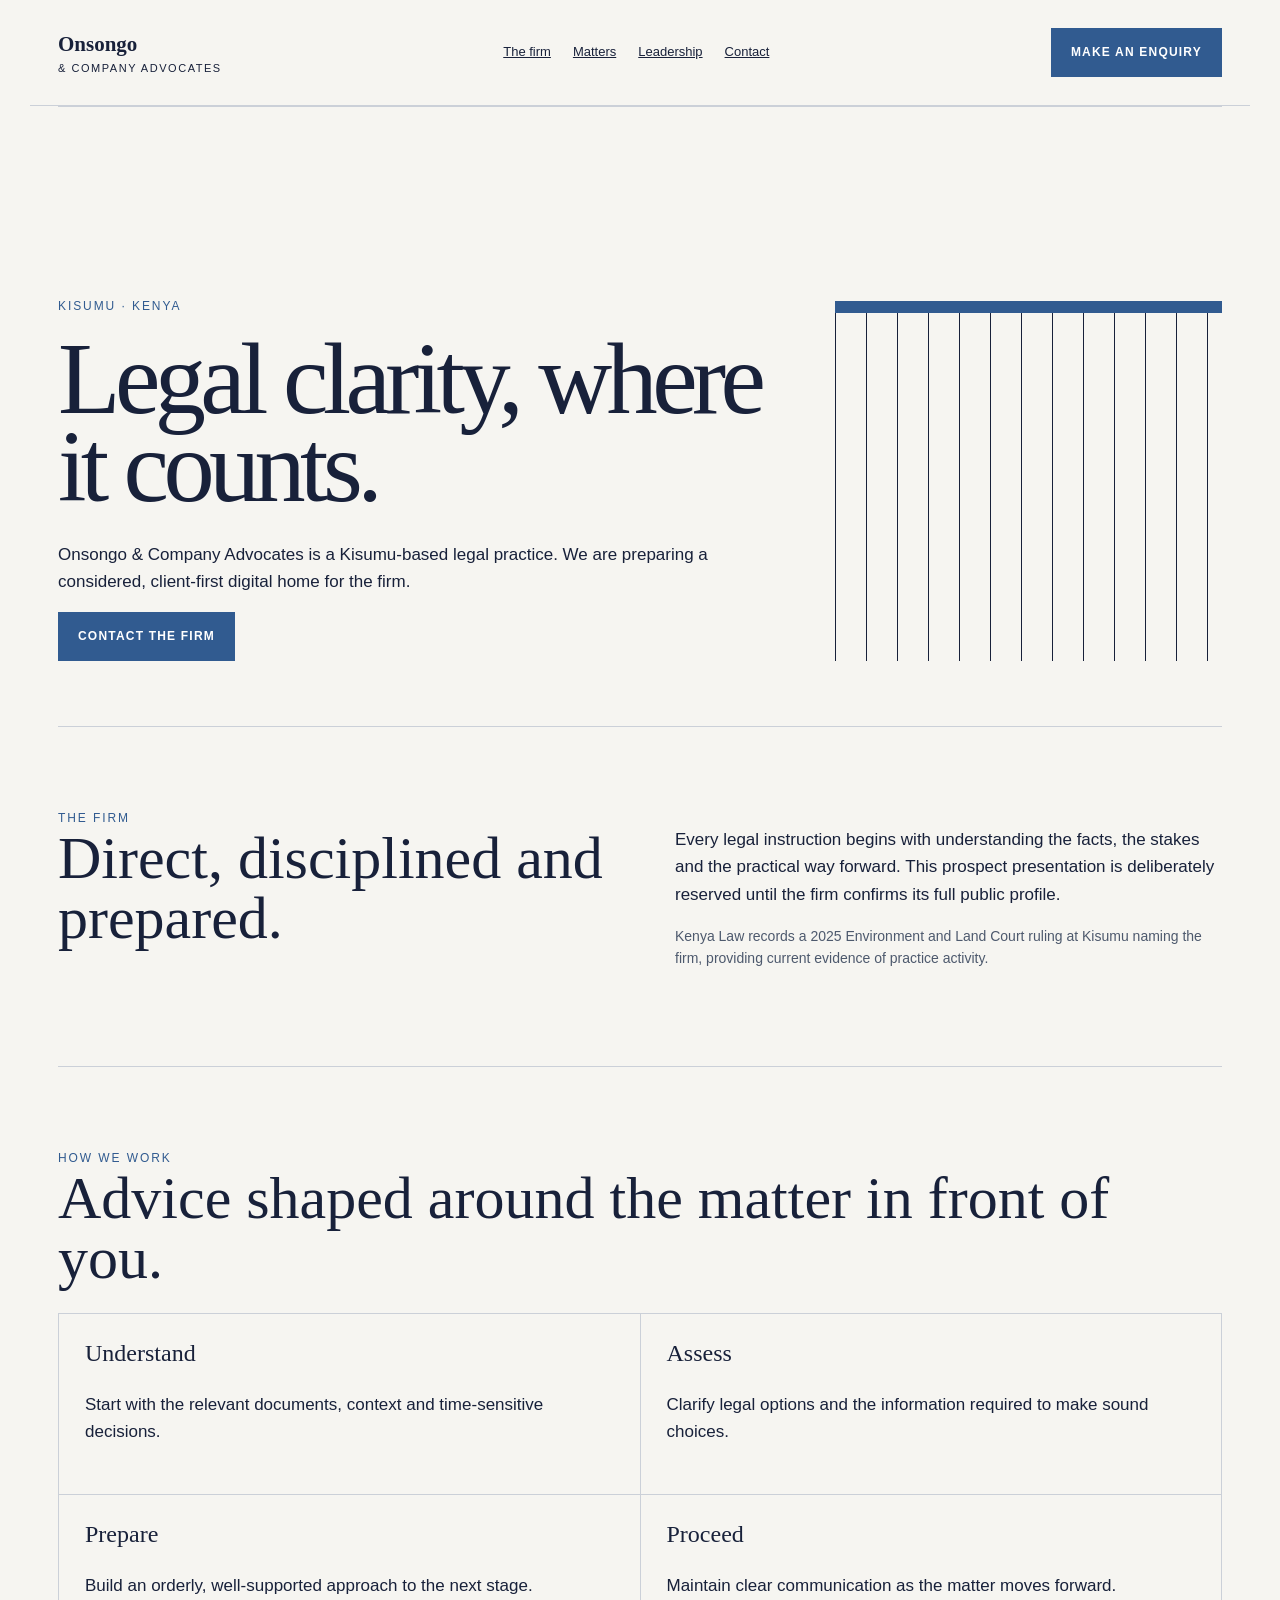
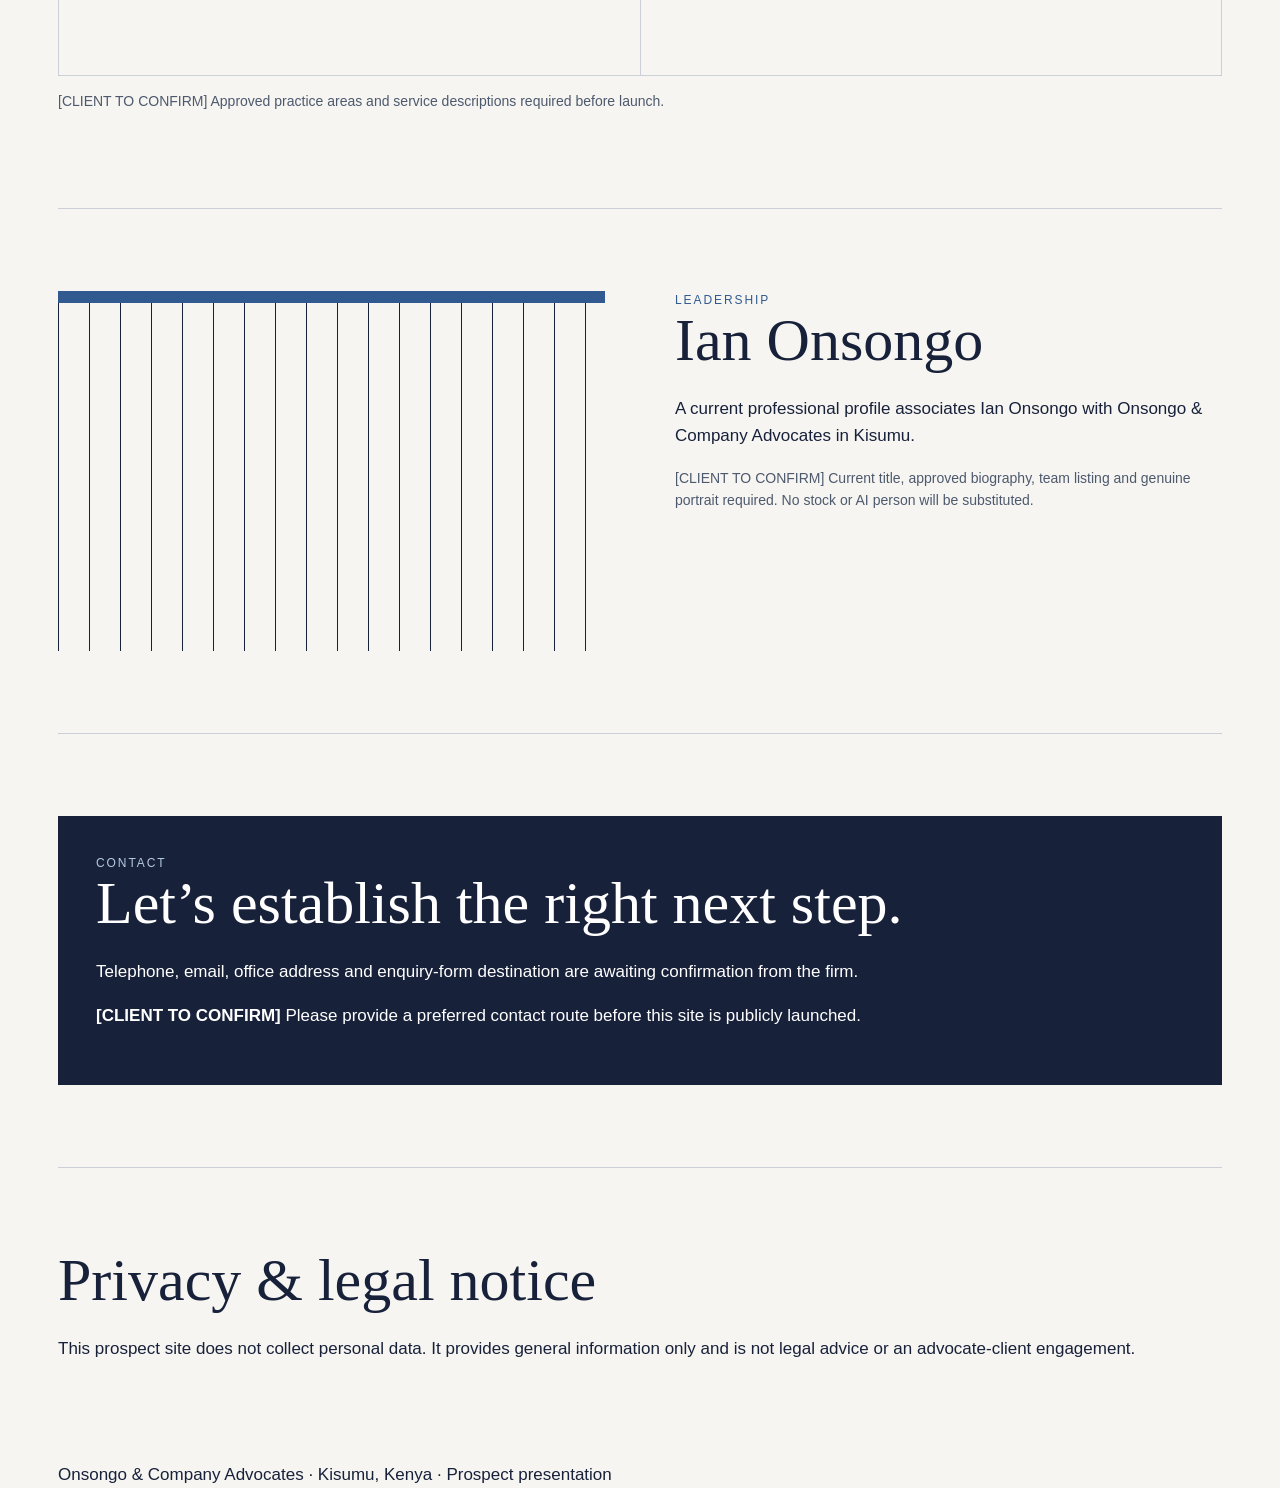
==== index.html @ b32950bd "Build initial Wakili Watech prospect site" ====
<!doctype html><html lang="en"><head><meta charset="utf-8"><meta name="viewport" content="width=device-width,initial-scale=1"><title>Onsongo & Company Advocates | Kisumu</title><meta name="description" content="Onsongo & Company Advocates — a Kisumu legal practice."><meta name="robots" content="noindex,nofollow"><link rel="canonical" href="https://onsongo-company-advocates.vercel.app/"><style>:root{--ink:#18213a;--blue:#315b90;--paper:#f6f5f1;--line:#cbd0d8}*{box-sizing:border-box}body{margin:0;background:var(--paper);color:var(--ink);font:17px/1.6 Arial,sans-serif}a{color:inherit}header,main,footer{max-width:1220px;margin:auto;padding-inline:28px}header{display:flex;justify-content:space-between;align-items:center;padding-block:28px;border-bottom:1px solid var(--line)}.logo{font:700 21px Georgia,serif}.logo i{font:11px Arial;display:block;letter-spacing:.14em;text-transform:uppercase;margin-top:5px}nav{display:flex;gap:22px;font-size:13px}.hero{display:grid;grid-template-columns:1.5fr .8fr;min-height:620px;align-items:end;padding-bottom:65px;gap:50px}.kicker{font-size:12px;letter-spacing:.16em;text-transform:uppercase;color:var(--blue)}h1{font:500 clamp(54px,8vw,105px)/.86 Georgia,serif;letter-spacing:-.055em;margin:18px 0 30px}.rule{height:360px;background:repeating-linear-gradient(90deg,var(--ink) 0 1px,transparent 1px 31px);border-top:12px solid var(--blue)}.cta{display:inline-block;background:var(--blue);color:white;padding:15px 20px;text-decoration:none;font-size:12px;font-weight:bold;letter-spacing:.1em;text-transform:uppercase}section{padding:82px 0;border-top:1px solid var(--line)}h2{font:500 clamp(34px,5vw,60px)/1 Georgia,serif;margin:0 0 25px}.cols{display:grid;grid-template-columns:1fr 1fr;gap:70px}.tiles{display:grid;grid-template-columns:repeat(2,1fr);gap:1px;background:var(--line);border:1px solid var(--line)}.tile{background:var(--paper);padding:26px;min-height:180px}.tile h3{font:500 24px Georgia,serif;margin-top:0}.quiet{font-size:14px;color:#4d596d}.contact{background:var(--ink);color:white;padding:38px}.contact a{color:white}@media(max-width:700px){nav{display:none}.hero,.cols{grid-template-columns:1fr}.hero{padding-top:70px}.rule{height:160px}.tiles{grid-template-columns:1fr}section{padding:58px 0}}</style></head><body><header><div class="logo">Onsongo <i>& Company Advocates</i></div><nav><a href="#firm">The firm</a><a href="#matters">Matters</a><a href="#leadership">Leadership</a><a href="#contact">Contact</a></nav><a class="cta" href="#contact">Make an enquiry</a></header><main><section class="hero"><div><div class="kicker">Kisumu · Kenya</div><h1>Legal clarity, where it counts.</h1><p>Onsongo & Company Advocates is a Kisumu-based legal practice. We are preparing a considered, client-first digital home for the firm.</p><a class="cta" href="#contact">Contact the firm</a></div><div class="rule" aria-hidden="true"></div></section><section id="firm" class="cols"><div><div class="kicker">The firm</div><h2>Direct, disciplined and prepared.</h2></div><div><p>Every legal instruction begins with understanding the facts, the stakes and the practical way forward. This prospect presentation is deliberately reserved until the firm confirms its full public profile.</p><p class="quiet">Kenya Law records a 2025 Environment and Land Court ruling at Kisumu naming the firm, providing current evidence of practice activity.</p></div></section><section id="matters"><div class="kicker">How we work</div><h2>Advice shaped around the matter in front of you.</h2><div class="tiles"><article class="tile"><h3>Understand</h3><p>Start with the relevant documents, context and time-sensitive decisions.</p></article><article class="tile"><h3>Assess</h3><p>Clarify legal options and the information required to make sound choices.</p></article><article class="tile"><h3>Prepare</h3><p>Build an orderly, well-supported approach to the next stage.</p></article><article class="tile"><h3>Proceed</h3><p>Maintain clear communication as the matter moves forward.</p></article></div><p class="quiet">[CLIENT TO CONFIRM] Approved practice areas and service descriptions required before launch.</p></section><section id="leadership" class="cols"><div class="rule" aria-label="Client portrait placeholder"></div><div><div class="kicker">Leadership</div><h2>Ian Onsongo</h2><p>A current professional profile associates Ian Onsongo with Onsongo & Company Advocates in Kisumu.</p><p class="quiet">[CLIENT TO CONFIRM] Current title, approved biography, team listing and genuine portrait required. No stock or AI person will be substituted.</p></div></section><section id="contact"><div class="contact"><div class="kicker" style="color:#b6cae4">Contact</div><h2>Let’s establish the right next step.</h2><p>Telephone, email, office address and enquiry-form destination are awaiting confirmation from the firm.</p><p><strong>[CLIENT TO CONFIRM]</strong> Please provide a preferred contact route before this site is publicly launched.</p></div></section><section><h2>Privacy & legal notice</h2><p>This prospect site does not collect personal data. It provides general information only and is not legal advice or an advocate-client engagement.</p></section></main><footer>Onsongo & Company Advocates · Kisumu, Kenya · Prospect presentation</footer></body></html>
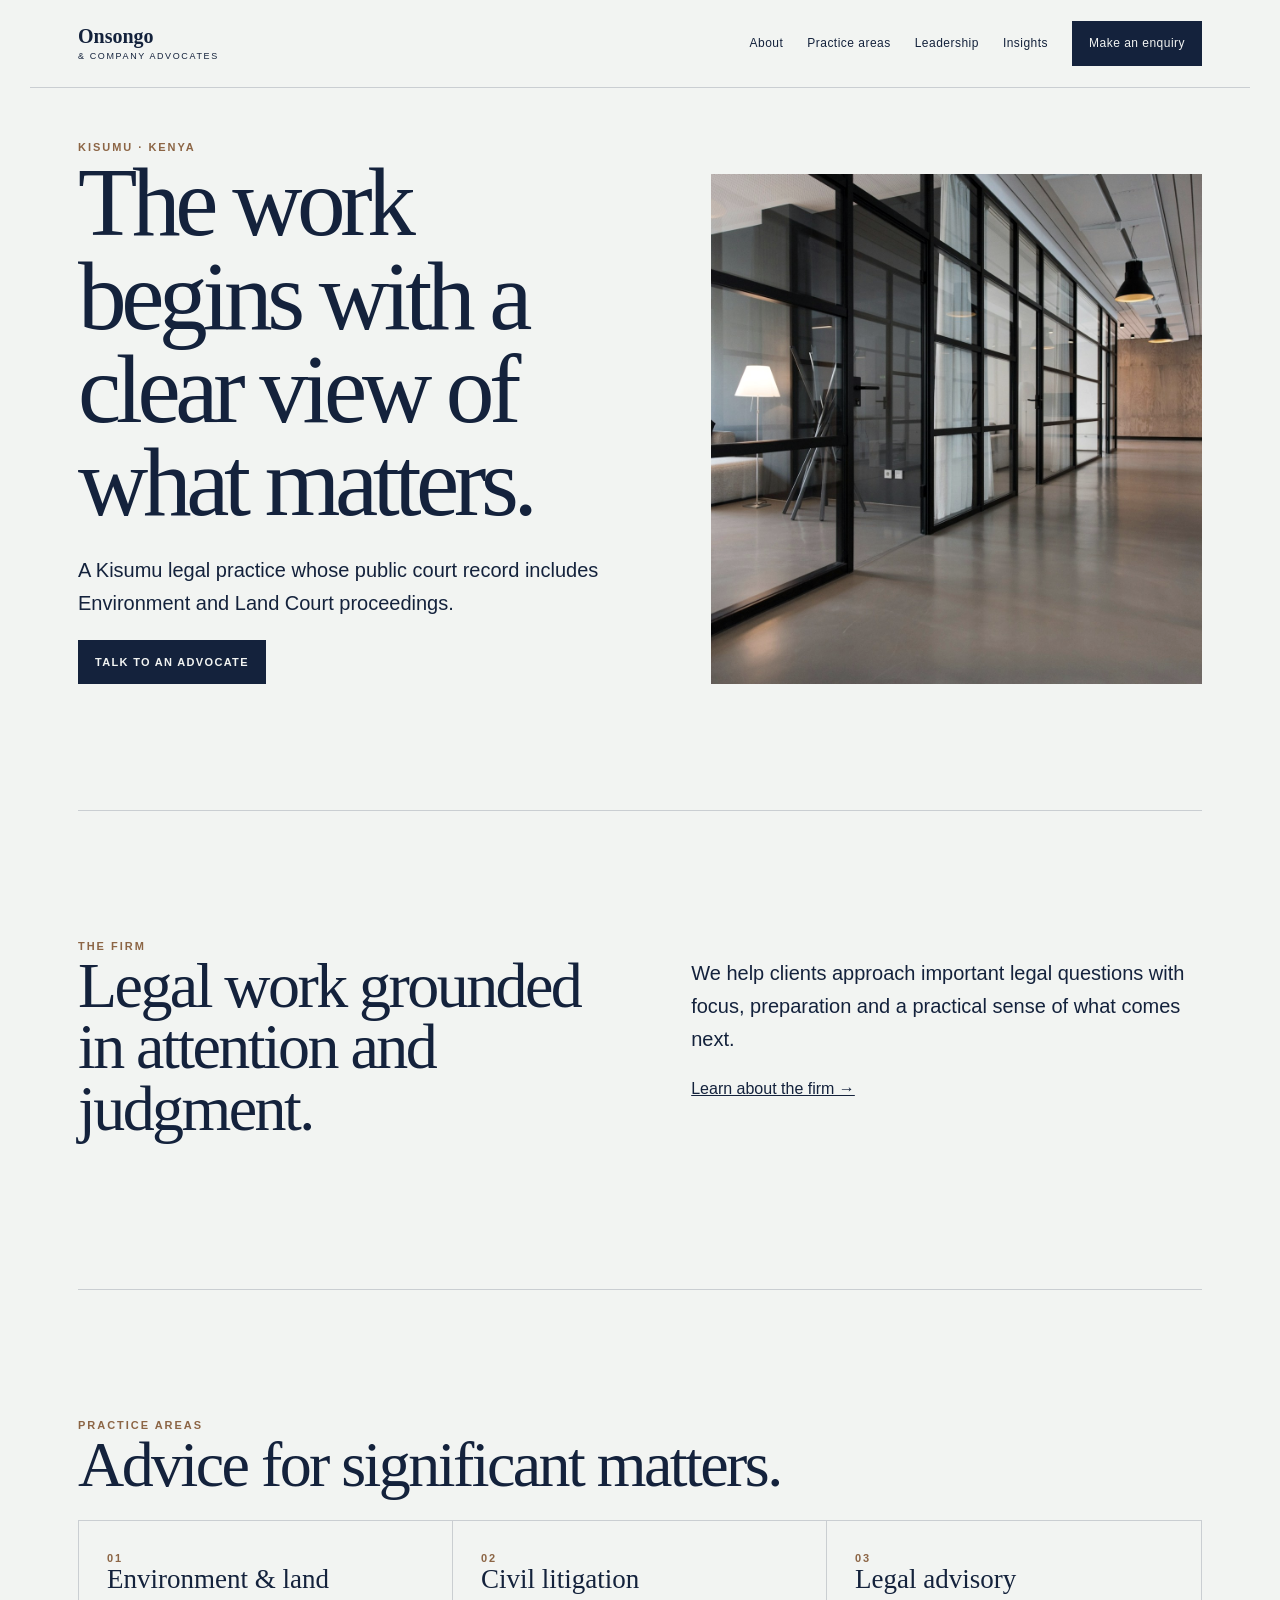
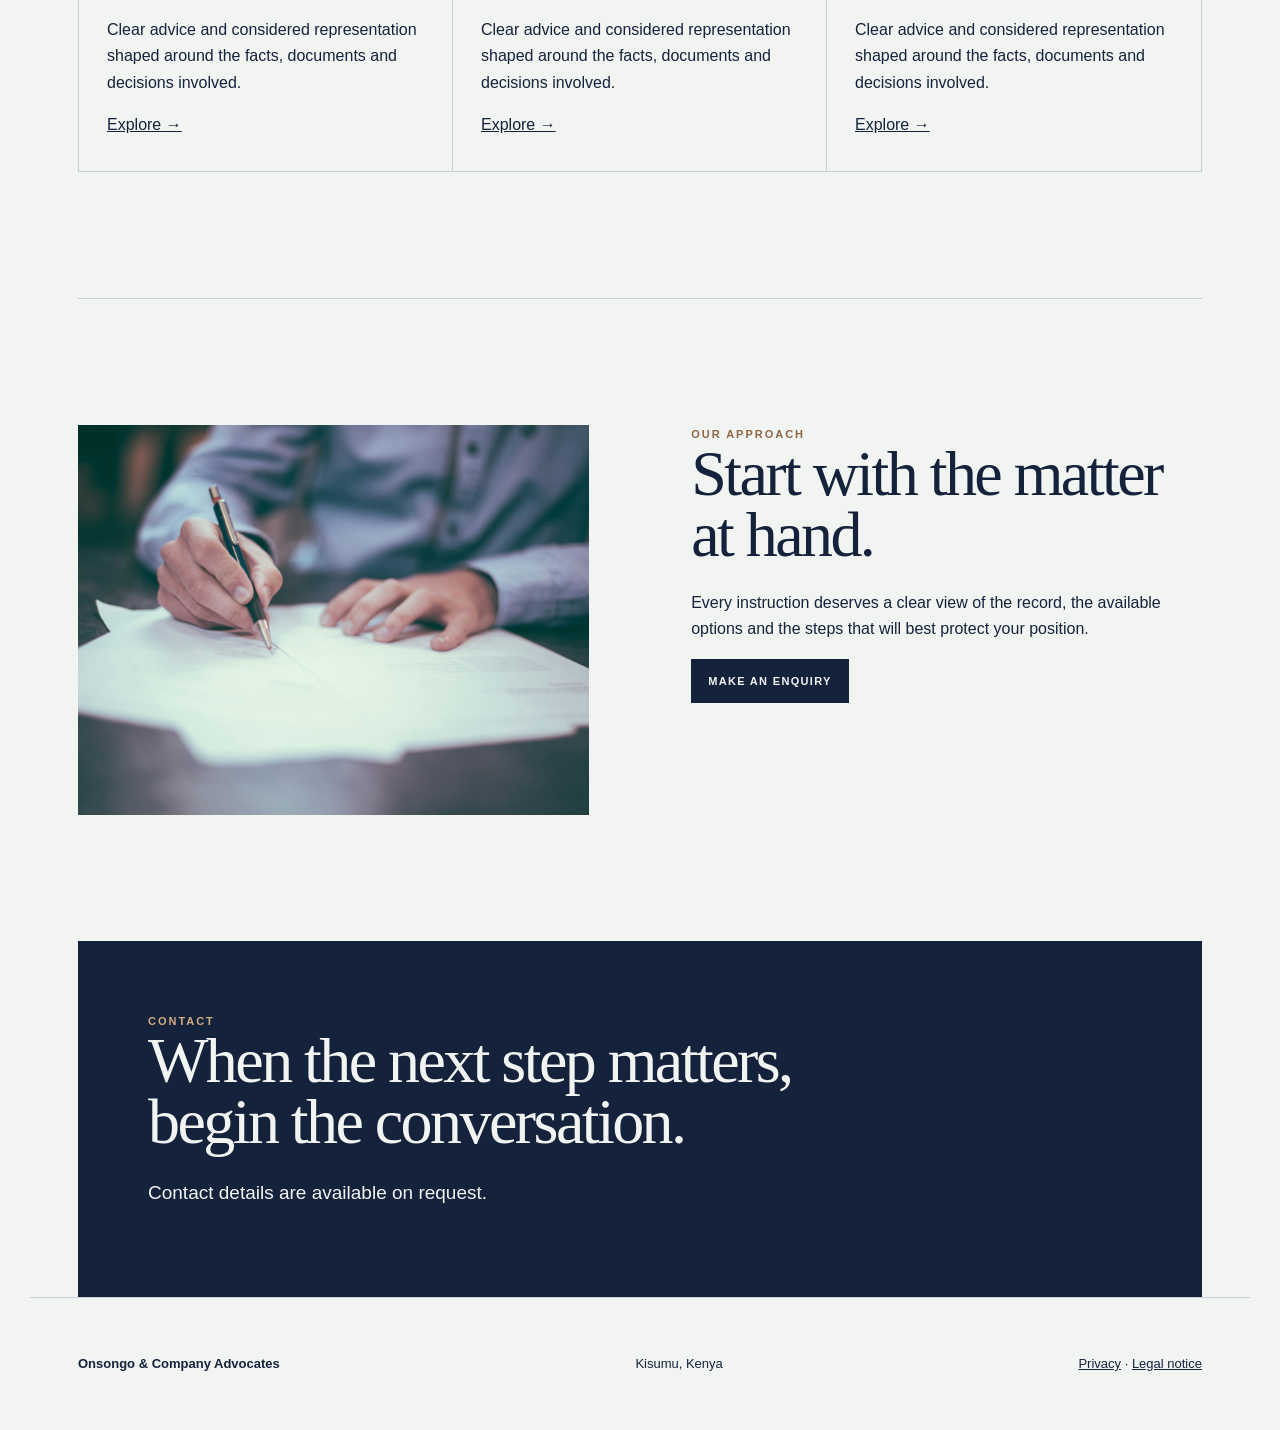
==== commit 845ffa07: "Rebuild as full editorial law firm website" ====
--- a/index.html
+++ b/index.html
@@ -1 +1 @@
-<!doctype html><html lang="en"><head><meta charset="utf-8"><meta name="viewport" content="width=device-width,initial-scale=1"><title>Onsongo & Company Advocates | Kisumu</title><meta name="description" content="Onsongo & Company Advocates — a Kisumu legal practice."><meta name="robots" content="noindex,nofollow"><link rel="canonical" href="https://onsongo-company-advocates.vercel.app/"><style>:root{--ink:#18213a;--blue:#315b90;--paper:#f6f5f1;--line:#cbd0d8}*{box-sizing:border-box}body{margin:0;background:var(--paper);color:var(--ink);font:17px/1.6 Arial,sans-serif}a{color:inherit}header,main,footer{max-width:1220px;margin:auto;padding-inline:28px}header{display:flex;justify-content:space-between;align-items:center;padding-block:28px;border-bottom:1px solid var(--line)}.logo{font:700 21px Georgia,serif}.logo i{font:11px Arial;display:block;letter-spacing:.14em;text-transform:uppercase;margin-top:5px}nav{display:flex;gap:22px;font-size:13px}.hero{display:grid;grid-template-columns:1.5fr .8fr;min-height:620px;align-items:end;padding-bottom:65px;gap:50px}.kicker{font-size:12px;letter-spacing:.16em;text-transform:uppercase;color:var(--blue)}h1{font:500 clamp(54px,8vw,105px)/.86 Georgia,serif;letter-spacing:-.055em;margin:18px 0 30px}.rule{height:360px;background:repeating-linear-gradient(90deg,var(--ink) 0 1px,transparent 1px 31px);border-top:12px solid var(--blue)}.cta{display:inline-block;background:var(--blue);color:white;padding:15px 20px;text-decoration:none;font-size:12px;font-weight:bold;letter-spacing:.1em;text-transform:uppercase}section{padding:82px 0;border-top:1px solid var(--line)}h2{font:500 clamp(34px,5vw,60px)/1 Georgia,serif;margin:0 0 25px}.cols{display:grid;grid-template-columns:1fr 1fr;gap:70px}.tiles{display:grid;grid-template-columns:repeat(2,1fr);gap:1px;background:var(--line);border:1px solid var(--line)}.tile{background:var(--paper);padding:26px;min-height:180px}.tile h3{font:500 24px Georgia,serif;margin-top:0}.quiet{font-size:14px;color:#4d596d}.contact{background:var(--ink);color:white;padding:38px}.contact a{color:white}@media(max-width:700px){nav{display:none}.hero,.cols{grid-template-columns:1fr}.hero{padding-top:70px}.rule{height:160px}.tiles{grid-template-columns:1fr}section{padding:58px 0}}</style></head><body><header><div class="logo">Onsongo <i>& Company Advocates</i></div><nav><a href="#firm">The firm</a><a href="#matters">Matters</a><a href="#leadership">Leadership</a><a href="#contact">Contact</a></nav><a class="cta" href="#contact">Make an enquiry</a></header><main><section class="hero"><div><div class="kicker">Kisumu · Kenya</div><h1>Legal clarity, where it counts.</h1><p>Onsongo & Company Advocates is a Kisumu-based legal practice. We are preparing a considered, client-first digital home for the firm.</p><a class="cta" href="#contact">Contact the firm</a></div><div class="rule" aria-hidden="true"></div></section><section id="firm" class="cols"><div><div class="kicker">The firm</div><h2>Direct, disciplined and prepared.</h2></div><div><p>Every legal instruction begins with understanding the facts, the stakes and the practical way forward. This prospect presentation is deliberately reserved until the firm confirms its full public profile.</p><p class="quiet">Kenya Law records a 2025 Environment and Land Court ruling at Kisumu naming the firm, providing current evidence of practice activity.</p></div></section><section id="matters"><div class="kicker">How we work</div><h2>Advice shaped around the matter in front of you.</h2><div class="tiles"><article class="tile"><h3>Understand</h3><p>Start with the relevant documents, context and time-sensitive decisions.</p></article><article class="tile"><h3>Assess</h3><p>Clarify legal options and the information required to make sound choices.</p></article><article class="tile"><h3>Prepare</h3><p>Build an orderly, well-supported approach to the next stage.</p></article><article class="tile"><h3>Proceed</h3><p>Maintain clear communication as the matter moves forward.</p></article></div><p class="quiet">[CLIENT TO CONFIRM] Approved practice areas and service descriptions required before launch.</p></section><section id="leadership" class="cols"><div class="rule" aria-label="Client portrait placeholder"></div><div><div class="kicker">Leadership</div><h2>Ian Onsongo</h2><p>A current professional profile associates Ian Onsongo with Onsongo & Company Advocates in Kisumu.</p><p class="quiet">[CLIENT TO CONFIRM] Current title, approved biography, team listing and genuine portrait required. No stock or AI person will be substituted.</p></div></section><section id="contact"><div class="contact"><div class="kicker" style="color:#b6cae4">Contact</div><h2>Let’s establish the right next step.</h2><p>Telephone, email, office address and enquiry-form destination are awaiting confirmation from the firm.</p><p><strong>[CLIENT TO CONFIRM]</strong> Please provide a preferred contact route before this site is publicly launched.</p></div></section><section><h2>Privacy & legal notice</h2><p>This prospect site does not collect personal data. It provides general information only and is not legal advice or an advocate-client engagement.</p></section></main><footer>Onsongo & Company Advocates · Kisumu, Kenya · Prospect presentation</footer></body></html>
+<!doctype html><html lang="en"><head><meta charset="utf-8"><meta name="viewport" content="width=device-width,initial-scale=1"><title>Onsongo & Company Advocates</title><meta name="description" content="Onsongo & Company Advocates — legal counsel in Kisumu, Kenya."><link rel="canonical" href="https://onsongo-company-advocates.vercel.app/"><meta property="og:title" content="Onsongo & Company Advocates"><meta property="og:description" content="Onsongo & Company Advocates — legal counsel in Kisumu, Kenya."><meta property="og:image" content="https://onsongo-company-advocates.vercel.app/assets/hero.jpg"><meta name="twitter:card" content="summary_large_image"><link rel="manifest" href="/manifest.webmanifest"><link rel="preload" as="image" href="/assets/hero.jpg"><style>:root{--ink:#14223c;--paper:#f2f4f2;--accent:#b47d4b;--line:color-mix(in srgb,var(--ink) 18%,transparent)}*{box-sizing:border-box}html{scroll-behavior:smooth}body{margin:0;background:var(--paper);color:var(--ink);font:16px/1.65 Arial,sans-serif}a{color:inherit}header,main,footer{max-width:1220px;margin:auto;padding-inline:clamp(20px,4vw,48px)}header{height:88px;display:flex;align-items:center;justify-content:space-between;border-bottom:1px solid var(--line)}.logo{text-decoration:none;font:600 20px/1 Georgia,serif}.logo small{display:block;font:9px Arial;letter-spacing:.18em;margin-top:5px}nav{display:flex;align-items:center;gap:24px;font-size:12px;letter-spacing:.04em}nav a{text-decoration:none}.navcta,.button{background:var(--ink);color:var(--paper);padding:13px 17px}.menu{display:none}section{padding:clamp(68px,10vw,126px) 0;border-top:1px solid var(--line)}.hero{border:0;padding-top:50px;display:grid;grid-template-columns:1.05fr .95fr;gap:clamp(32px,7vw,90px);align-items:end;min-height:640px}.kicker{font-size:11px;font-weight:700;letter-spacing:.18em;text-transform:uppercase;color:#8c6545}h1,h2,h3{font-family:Georgia,serif;font-weight:500;line-height:.96;margin:0 0 24px}h1{font-size:clamp(54px,7.6vw,106px);letter-spacing:-.055em}h2{font-size:clamp(38px,5vw,66px);letter-spacing:-.04em}.hero p,.intro{font-size:20px;max-width:570px}.heroimg{width:100%;height:510px;object-fit:cover;display:block;filter:saturate(.8) contrast(1.03)}.button{display:inline-block;text-decoration:none;font-size:11px;letter-spacing:.12em;text-transform:uppercase;font-weight:bold}.twocol{display:grid;grid-template-columns:1fr 1fr;gap:clamp(35px,8vw,110px)}.cards{display:grid;grid-template-columns:repeat(3,1fr);border:1px solid var(--line)}.card{padding:28px;border-right:1px solid var(--line);min-height:250px}.card:last-child{border:0}.card h3{font-size:27px}.wideimage{width:100%;height:390px;object-fit:cover}.band{background:var(--ink);color:var(--paper);padding:clamp(36px,6vw,70px)}.band h2{max-width:700px}.details{font-size:19px}.legal{font-size:14px;max-width:760px;color:color-mix(in srgb,var(--ink) 74%,transparent)}footer{padding-block:55px;font-size:13px;border-top:1px solid var(--line)}footer div{display:flex;justify-content:space-between;gap:20px;flex-wrap:wrap}.pagehero{padding:110px 0 72px}.list{padding:0;margin:35px 0;list-style:none;border-top:1px solid var(--line)}.list li{padding:25px 0;border-bottom:1px solid var(--line);display:grid;grid-template-columns:1fr 2fr;gap:30px}.list b{font:500 30px Georgia,serif}@media(max-width:760px){header{height:76px}nav{display:none}.menu{display:block;border:0;background:none;color:var(--ink);font:12px Arial;letter-spacing:.1em;text-transform:uppercase}.hero,.twocol{grid-template-columns:1fr}.hero{min-height:auto;padding-top:60px}.heroimg{height:350px}.cards{grid-template-columns:1fr}.card{border-right:0;border-bottom:1px solid var(--line);min-height:0}.card:last-child{border-bottom:0}.list li{grid-template-columns:1fr;gap:9px}section{padding:70px 0}}@media(prefers-reduced-motion:reduce){html{scroll-behavior:auto}}</style><script type="application/ld+json">{"@context":"https://schema.org","@type":"LegalService","name":"Onsongo & Company Advocates","address":{"@type":"PostalAddress","addressLocality":"Kisumu","addressCountry":"KE"}}</script></head><body><header><a class="logo" href="/">Onsongo<small>& COMPANY ADVOCATES</small></a><button class="menu" aria-label="Open navigation">Menu</button><nav><a href="/about.html">About</a><a href="/practice-areas.html">Practice areas</a><a href="/about.html#leadership">Leadership</a><a href="/insights.html">Insights</a><a href="/contact.html" class="navcta">Make an enquiry</a></nav></header><main><section class="hero"><div><div class="kicker">Kisumu · Kenya</div><h1>The work begins with a clear view of what matters.</h1><p>A Kisumu legal practice whose public court record includes Environment and Land Court proceedings.</p><a class="button" href="/contact.html">Talk to an advocate</a></div><img class="heroimg" src="/assets/hero.jpg" alt="A calm, modern office environment"></section><section class="twocol"><div><div class="kicker">The firm</div><h2>Legal work grounded in attention and judgment.</h2></div><div><p class="intro">We help clients approach important legal questions with focus, preparation and a practical sense of what comes next.</p><a href="/about.html">Learn about the firm →</a></div></section><section><div class="kicker">Practice areas</div><h2>Advice for significant matters.</h2><div class="cards"><article class="card"><div class="kicker">01</div><h3>Environment & land</h3><p>Clear advice and considered representation shaped around the facts, documents and decisions involved.</p><a href="/practice-areas.html">Explore →</a></article><article class="card"><div class="kicker">02</div><h3>Civil litigation</h3><p>Clear advice and considered representation shaped around the facts, documents and decisions involved.</p><a href="/practice-areas.html">Explore →</a></article><article class="card"><div class="kicker">03</div><h3>Legal advisory</h3><p>Clear advice and considered representation shaped around the facts, documents and decisions involved.</p><a href="/practice-areas.html">Explore →</a></article></div></section><section class="twocol"><img class="wideimage" src="/assets/editorial.jpg" alt="Professional documents and workspace"><div><div class="kicker">Our approach</div><h2>Start with the matter at hand.</h2><p>Every instruction deserves a clear view of the record, the available options and the steps that will best protect your position.</p><a class="button" href="/contact.html">Make an enquiry</a></div></section><section class="band"><div class="kicker" style="color:#d5ad83">Contact</div><h2>When the next step matters, begin the conversation.</h2><p class="details">Contact details are available on request.</p></section></main><footer><div><strong>Onsongo & Company Advocates</strong><span>Kisumu, Kenya</span><span><a href="/privacy.html">Privacy</a> · <a href="/terms.html">Legal notice</a></span></div></footer></body></html>
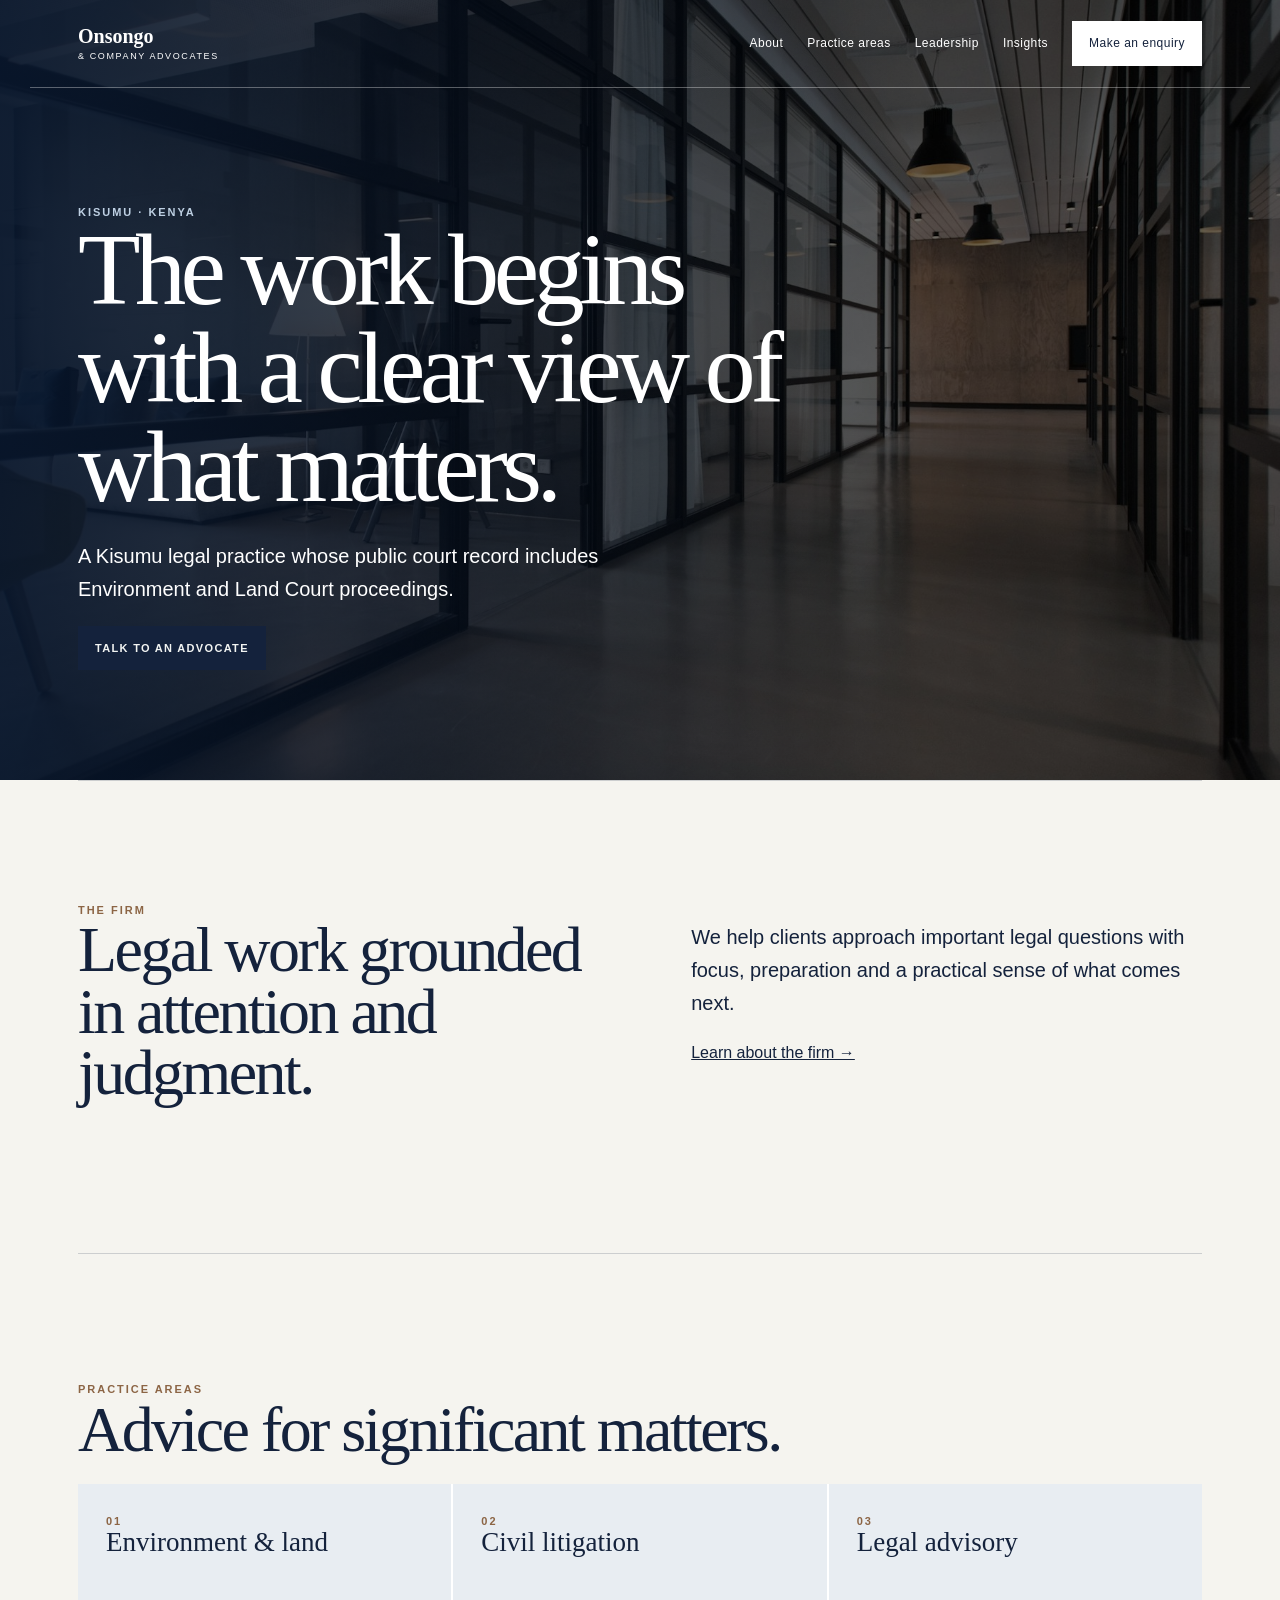
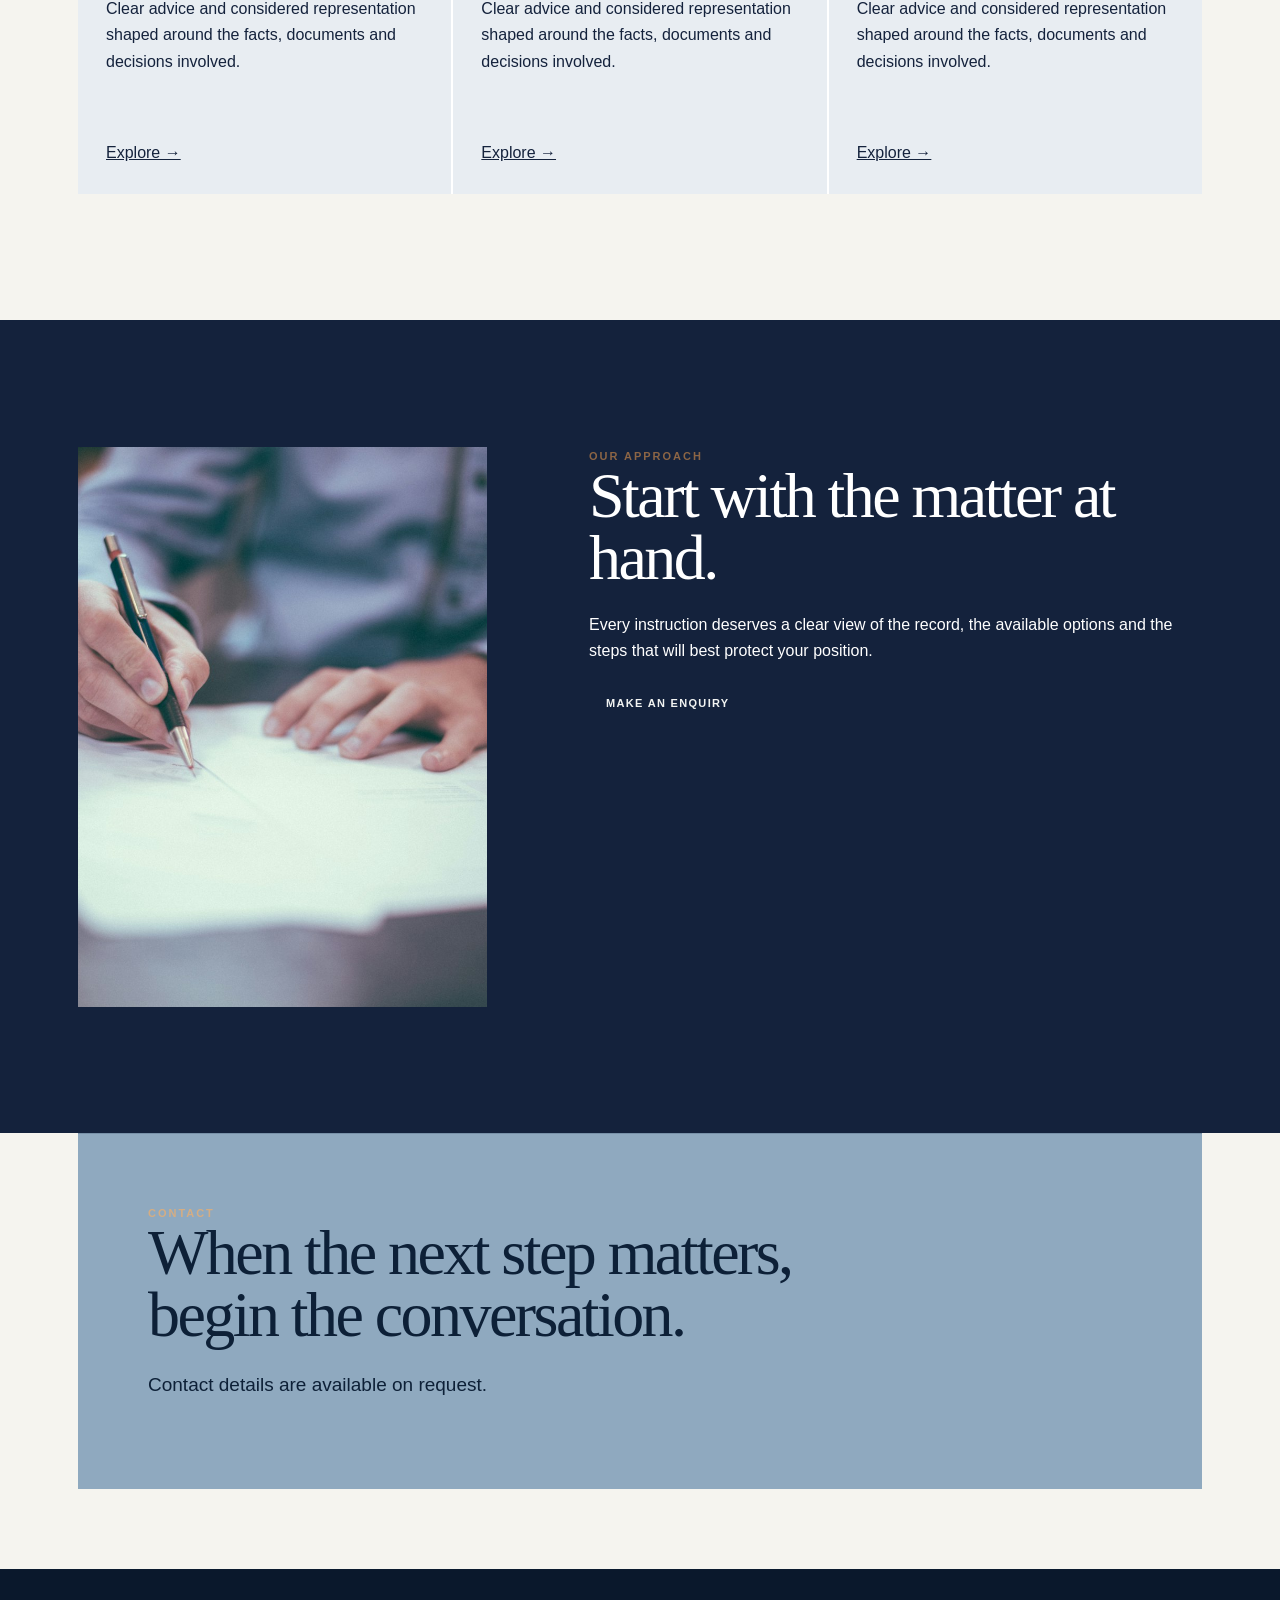
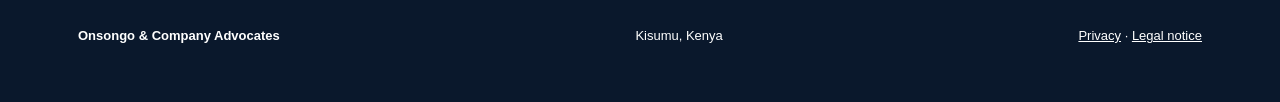
==== commit d8300206: "Replace shared template with distinct portfolio-led design" ====
--- a/index.html
+++ b/index.html
@@ -1 +1 @@
-<!doctype html><html lang="en"><head><meta charset="utf-8"><meta name="viewport" content="width=device-width,initial-scale=1"><title>Onsongo & Company Advocates</title><meta name="description" content="Onsongo & Company Advocates — legal counsel in Kisumu, Kenya."><link rel="canonical" href="https://onsongo-company-advocates.vercel.app/"><meta property="og:title" content="Onsongo & Company Advocates"><meta property="og:description" content="Onsongo & Company Advocates — legal counsel in Kisumu, Kenya."><meta property="og:image" content="https://onsongo-company-advocates.vercel.app/assets/hero.jpg"><meta name="twitter:card" content="summary_large_image"><link rel="manifest" href="/manifest.webmanifest"><link rel="preload" as="image" href="/assets/hero.jpg"><style>:root{--ink:#14223c;--paper:#f2f4f2;--accent:#b47d4b;--line:color-mix(in srgb,var(--ink) 18%,transparent)}*{box-sizing:border-box}html{scroll-behavior:smooth}body{margin:0;background:var(--paper);color:var(--ink);font:16px/1.65 Arial,sans-serif}a{color:inherit}header,main,footer{max-width:1220px;margin:auto;padding-inline:clamp(20px,4vw,48px)}header{height:88px;display:flex;align-items:center;justify-content:space-between;border-bottom:1px solid var(--line)}.logo{text-decoration:none;font:600 20px/1 Georgia,serif}.logo small{display:block;font:9px Arial;letter-spacing:.18em;margin-top:5px}nav{display:flex;align-items:center;gap:24px;font-size:12px;letter-spacing:.04em}nav a{text-decoration:none}.navcta,.button{background:var(--ink);color:var(--paper);padding:13px 17px}.menu{display:none}section{padding:clamp(68px,10vw,126px) 0;border-top:1px solid var(--line)}.hero{border:0;padding-top:50px;display:grid;grid-template-columns:1.05fr .95fr;gap:clamp(32px,7vw,90px);align-items:end;min-height:640px}.kicker{font-size:11px;font-weight:700;letter-spacing:.18em;text-transform:uppercase;color:#8c6545}h1,h2,h3{font-family:Georgia,serif;font-weight:500;line-height:.96;margin:0 0 24px}h1{font-size:clamp(54px,7.6vw,106px);letter-spacing:-.055em}h2{font-size:clamp(38px,5vw,66px);letter-spacing:-.04em}.hero p,.intro{font-size:20px;max-width:570px}.heroimg{width:100%;height:510px;object-fit:cover;display:block;filter:saturate(.8) contrast(1.03)}.button{display:inline-block;text-decoration:none;font-size:11px;letter-spacing:.12em;text-transform:uppercase;font-weight:bold}.twocol{display:grid;grid-template-columns:1fr 1fr;gap:clamp(35px,8vw,110px)}.cards{display:grid;grid-template-columns:repeat(3,1fr);border:1px solid var(--line)}.card{padding:28px;border-right:1px solid var(--line);min-height:250px}.card:last-child{border:0}.card h3{font-size:27px}.wideimage{width:100%;height:390px;object-fit:cover}.band{background:var(--ink);color:var(--paper);padding:clamp(36px,6vw,70px)}.band h2{max-width:700px}.details{font-size:19px}.legal{font-size:14px;max-width:760px;color:color-mix(in srgb,var(--ink) 74%,transparent)}footer{padding-block:55px;font-size:13px;border-top:1px solid var(--line)}footer div{display:flex;justify-content:space-between;gap:20px;flex-wrap:wrap}.pagehero{padding:110px 0 72px}.list{padding:0;margin:35px 0;list-style:none;border-top:1px solid var(--line)}.list li{padding:25px 0;border-bottom:1px solid var(--line);display:grid;grid-template-columns:1fr 2fr;gap:30px}.list b{font:500 30px Georgia,serif}@media(max-width:760px){header{height:76px}nav{display:none}.menu{display:block;border:0;background:none;color:var(--ink);font:12px Arial;letter-spacing:.1em;text-transform:uppercase}.hero,.twocol{grid-template-columns:1fr}.hero{min-height:auto;padding-top:60px}.heroimg{height:350px}.cards{grid-template-columns:1fr}.card{border-right:0;border-bottom:1px solid var(--line);min-height:0}.card:last-child{border-bottom:0}.list li{grid-template-columns:1fr;gap:9px}section{padding:70px 0}}@media(prefers-reduced-motion:reduce){html{scroll-behavior:auto}}</style><script type="application/ld+json">{"@context":"https://schema.org","@type":"LegalService","name":"Onsongo & Company Advocates","address":{"@type":"PostalAddress","addressLocality":"Kisumu","addressCountry":"KE"}}</script></head><body><header><a class="logo" href="/">Onsongo<small>& COMPANY ADVOCATES</small></a><button class="menu" aria-label="Open navigation">Menu</button><nav><a href="/about.html">About</a><a href="/practice-areas.html">Practice areas</a><a href="/about.html#leadership">Leadership</a><a href="/insights.html">Insights</a><a href="/contact.html" class="navcta">Make an enquiry</a></nav></header><main><section class="hero"><div><div class="kicker">Kisumu · Kenya</div><h1>The work begins with a clear view of what matters.</h1><p>A Kisumu legal practice whose public court record includes Environment and Land Court proceedings.</p><a class="button" href="/contact.html">Talk to an advocate</a></div><img class="heroimg" src="/assets/hero.jpg" alt="A calm, modern office environment"></section><section class="twocol"><div><div class="kicker">The firm</div><h2>Legal work grounded in attention and judgment.</h2></div><div><p class="intro">We help clients approach important legal questions with focus, preparation and a practical sense of what comes next.</p><a href="/about.html">Learn about the firm →</a></div></section><section><div class="kicker">Practice areas</div><h2>Advice for significant matters.</h2><div class="cards"><article class="card"><div class="kicker">01</div><h3>Environment & land</h3><p>Clear advice and considered representation shaped around the facts, documents and decisions involved.</p><a href="/practice-areas.html">Explore →</a></article><article class="card"><div class="kicker">02</div><h3>Civil litigation</h3><p>Clear advice and considered representation shaped around the facts, documents and decisions involved.</p><a href="/practice-areas.html">Explore →</a></article><article class="card"><div class="kicker">03</div><h3>Legal advisory</h3><p>Clear advice and considered representation shaped around the facts, documents and decisions involved.</p><a href="/practice-areas.html">Explore →</a></article></div></section><section class="twocol"><img class="wideimage" src="/assets/editorial.jpg" alt="Professional documents and workspace"><div><div class="kicker">Our approach</div><h2>Start with the matter at hand.</h2><p>Every instruction deserves a clear view of the record, the available options and the steps that will best protect your position.</p><a class="button" href="/contact.html">Make an enquiry</a></div></section><section class="band"><div class="kicker" style="color:#d5ad83">Contact</div><h2>When the next step matters, begin the conversation.</h2><p class="details">Contact details are available on request.</p></section></main><footer><div><strong>Onsongo & Company Advocates</strong><span>Kisumu, Kenya</span><span><a href="/privacy.html">Privacy</a> · <a href="/terms.html">Legal notice</a></span></div></footer></body></html>+<!doctype html><html lang="en"><head><meta charset="utf-8"><meta name="viewport" content="width=device-width,initial-scale=1"><title>Onsongo & Company Advocates</title><meta name="description" content="Onsongo & Company Advocates — legal counsel in Kisumu, Kenya."><link rel="canonical" href="https://onsongo-company-advocates.vercel.app/"><meta property="og:title" content="Onsongo & Company Advocates"><meta property="og:description" content="Onsongo & Company Advocates — legal counsel in Kisumu, Kenya."><meta property="og:image" content="https://onsongo-company-advocates.vercel.app/assets/hero.jpg"><meta name="twitter:card" content="summary_large_image"><link rel="manifest" href="/manifest.webmanifest"><link rel="preload" as="image" href="/assets/hero.jpg"><style>:root{--ink:#14223c;--paper:#f2f4f2;--accent:#b47d4b;--line:color-mix(in srgb,var(--ink) 18%,transparent)}*{box-sizing:border-box}html{scroll-behavior:smooth}body{margin:0;background:var(--paper);color:var(--ink);font:16px/1.65 Arial,sans-serif}a{color:inherit}header,main,footer{max-width:1220px;margin:auto;padding-inline:clamp(20px,4vw,48px)}header{height:88px;display:flex;align-items:center;justify-content:space-between;border-bottom:1px solid var(--line)}.logo{text-decoration:none;font:600 20px/1 Georgia,serif}.logo small{display:block;font:9px Arial;letter-spacing:.18em;margin-top:5px}nav{display:flex;align-items:center;gap:24px;font-size:12px;letter-spacing:.04em}nav a{text-decoration:none}.navcta,.button{background:var(--ink);color:var(--paper);padding:13px 17px}.menu{display:none}section{padding:clamp(68px,10vw,126px) 0;border-top:1px solid var(--line)}.hero{border:0;padding-top:50px;display:grid;grid-template-columns:1.05fr .95fr;gap:clamp(32px,7vw,90px);align-items:end;min-height:640px}.kicker{font-size:11px;font-weight:700;letter-spacing:.18em;text-transform:uppercase;color:#8c6545}h1,h2,h3{font-family:Georgia,serif;font-weight:500;line-height:.96;margin:0 0 24px}h1{font-size:clamp(54px,7.6vw,106px);letter-spacing:-.055em}h2{font-size:clamp(38px,5vw,66px);letter-spacing:-.04em}.hero p,.intro{font-size:20px;max-width:570px}.heroimg{width:100%;height:510px;object-fit:cover;display:block;filter:saturate(.8) contrast(1.03)}.button{display:inline-block;text-decoration:none;font-size:11px;letter-spacing:.12em;text-transform:uppercase;font-weight:bold}.twocol{display:grid;grid-template-columns:1fr 1fr;gap:clamp(35px,8vw,110px)}.cards{display:grid;grid-template-columns:repeat(3,1fr);border:1px solid var(--line)}.card{padding:28px;border-right:1px solid var(--line);min-height:250px}.card:last-child{border:0}.card h3{font-size:27px}.wideimage{width:100%;height:390px;object-fit:cover}.band{background:var(--ink);color:var(--paper);padding:clamp(36px,6vw,70px)}.band h2{max-width:700px}.details{font-size:19px}.legal{font-size:14px;max-width:760px;color:color-mix(in srgb,var(--ink) 74%,transparent)}footer{padding-block:55px;font-size:13px;border-top:1px solid var(--line)}footer div{display:flex;justify-content:space-between;gap:20px;flex-wrap:wrap}.pagehero{padding:110px 0 72px}.list{padding:0;margin:35px 0;list-style:none;border-top:1px solid var(--line)}.list li{padding:25px 0;border-bottom:1px solid var(--line);display:grid;grid-template-columns:1fr 2fr;gap:30px}.list b{font:500 30px Georgia,serif}@media(max-width:760px){header{height:76px}nav{display:none}.menu{display:block;border:0;background:none;color:var(--ink);font:12px Arial;letter-spacing:.1em;text-transform:uppercase}.hero,.twocol{grid-template-columns:1fr}.hero{min-height:auto;padding-top:60px}.heroimg{height:350px}.cards{grid-template-columns:1fr}.card{border-right:0;border-bottom:1px solid var(--line);min-height:0}.card:last-child{border-bottom:0}.list li{grid-template-columns:1fr;gap:9px}section{padding:70px 0}}@media(prefers-reduced-motion:reduce){html{scroll-behavior:auto}}</style><link rel="stylesheet" href="/assets/brand.css"><script type="application/ld+json">{"@context":"https://schema.org","@type":"LegalService","name":"Onsongo & Company Advocates","address":{"@type":"PostalAddress","addressLocality":"Kisumu","addressCountry":"KE"}}</script></head><body><header><a class="logo" href="/">Onsongo<small>& COMPANY ADVOCATES</small></a><button class="menu" aria-label="Open navigation">Menu</button><nav><a href="/about.html">About</a><a href="/practice-areas.html">Practice areas</a><a href="/about.html#leadership">Leadership</a><a href="/insights.html">Insights</a><a href="/contact.html" class="navcta">Make an enquiry</a></nav></header><main><section class="hero"><div><div class="kicker">Kisumu · Kenya</div><h1>The work begins with a clear view of what matters.</h1><p>A Kisumu legal practice whose public court record includes Environment and Land Court proceedings.</p><a class="button" href="/contact.html">Talk to an advocate</a></div><img class="heroimg" src="/assets/hero.jpg" alt="A calm, modern office environment"></section><section class="twocol"><div><div class="kicker">The firm</div><h2>Legal work grounded in attention and judgment.</h2></div><div><p class="intro">We help clients approach important legal questions with focus, preparation and a practical sense of what comes next.</p><a href="/about.html">Learn about the firm →</a></div></section><section><div class="kicker">Practice areas</div><h2>Advice for significant matters.</h2><div class="cards"><article class="card"><div class="kicker">01</div><h3>Environment & land</h3><p>Clear advice and considered representation shaped around the facts, documents and decisions involved.</p><a href="/practice-areas.html">Explore →</a></article><article class="card"><div class="kicker">02</div><h3>Civil litigation</h3><p>Clear advice and considered representation shaped around the facts, documents and decisions involved.</p><a href="/practice-areas.html">Explore →</a></article><article class="card"><div class="kicker">03</div><h3>Legal advisory</h3><p>Clear advice and considered representation shaped around the facts, documents and decisions involved.</p><a href="/practice-areas.html">Explore →</a></article></div></section><section class="twocol"><img class="wideimage" src="/assets/editorial.jpg" alt="Professional documents and workspace"><div><div class="kicker">Our approach</div><h2>Start with the matter at hand.</h2><p>Every instruction deserves a clear view of the record, the available options and the steps that will best protect your position.</p><a class="button" href="/contact.html">Make an enquiry</a></div></section><section class="band"><div class="kicker" style="color:#d5ad83">Contact</div><h2>When the next step matters, begin the conversation.</h2><p class="details">Contact details are available on request.</p></section></main><footer><div><strong>Onsongo & Company Advocates</strong><span>Kisumu, Kenya</span><span><a href="/privacy.html">Privacy</a> · <a href="/terms.html">Legal notice</a></span></div></footer><script src="/assets/site.js"></script></body></html>
--- a/assets/brand.css
+++ b/assets/brand.css
@@ -0,0 +1,3 @@
+/* Onsongo — cinematic navy / full-bleed */
+:root{--accent:#90aeca}body{background:#f5f4ef}header{position:absolute;z-index:5;left:50%;transform:translateX(-50%);width:100%;color:#fff;border-color:#ffffff55}.navcta{background:#fff;color:#14223c}.hero{max-width:none;margin-inline:calc(50% - 50vw);padding:0 max(24px,calc((100vw - 1124px)/2));min-height:780px;color:#fff;position:relative;overflow:hidden;display:flex;align-items:flex-end}.heroimg{position:absolute;inset:0;width:100%;height:100%;z-index:-2;filter:brightness(.42) saturate(.75)}.hero:after{content:"";position:absolute;inset:0;background:linear-gradient(90deg,#07162ddd,transparent 72%);z-index:-1}.hero>div{max-width:780px;padding-bottom:110px}.hero h1{font-size:clamp(58px,8vw,116px)}.hero .kicker{color:#bed0e3}.hero+section{padding-top:120px}.cards{border:0;gap:2px;background:#fff}.card{background:#e8edf2;border:0;min-height:310px;display:flex;flex-direction:column}.card a{margin-top:auto}.twocol:has(.wideimage){grid-template-columns:.8fr 1.2fr;background:#14223c;color:#fff;margin-inline:calc(50% - 50vw);padding-inline:max(24px,calc((100vw - 1124px)/2))}.wideimage{height:560px}.band{background:#8fa9bf;color:#0d2037;margin-bottom:80px}.band .kicker{color:#294b68}footer{background:#0a182c;color:#fff;max-width:none;padding-inline:max(24px,calc((100vw - 1124px)/2))}@media(max-width:760px){header{position:relative;transform:none;left:auto;background:#14223c}.hero{min-height:690px}.hero>div{padding-bottom:70px}.twocol:has(.wideimage){grid-template-columns:1fr}.wideimage{height:340px}}
+@media(max-width:760px){header nav.open{display:flex;position:absolute;z-index:20;top:76px;left:0;right:0;padding:28px;background:#14223c;color:#fff;flex-direction:column;align-items:flex-start}.menu{color:#fff;z-index:21}}
